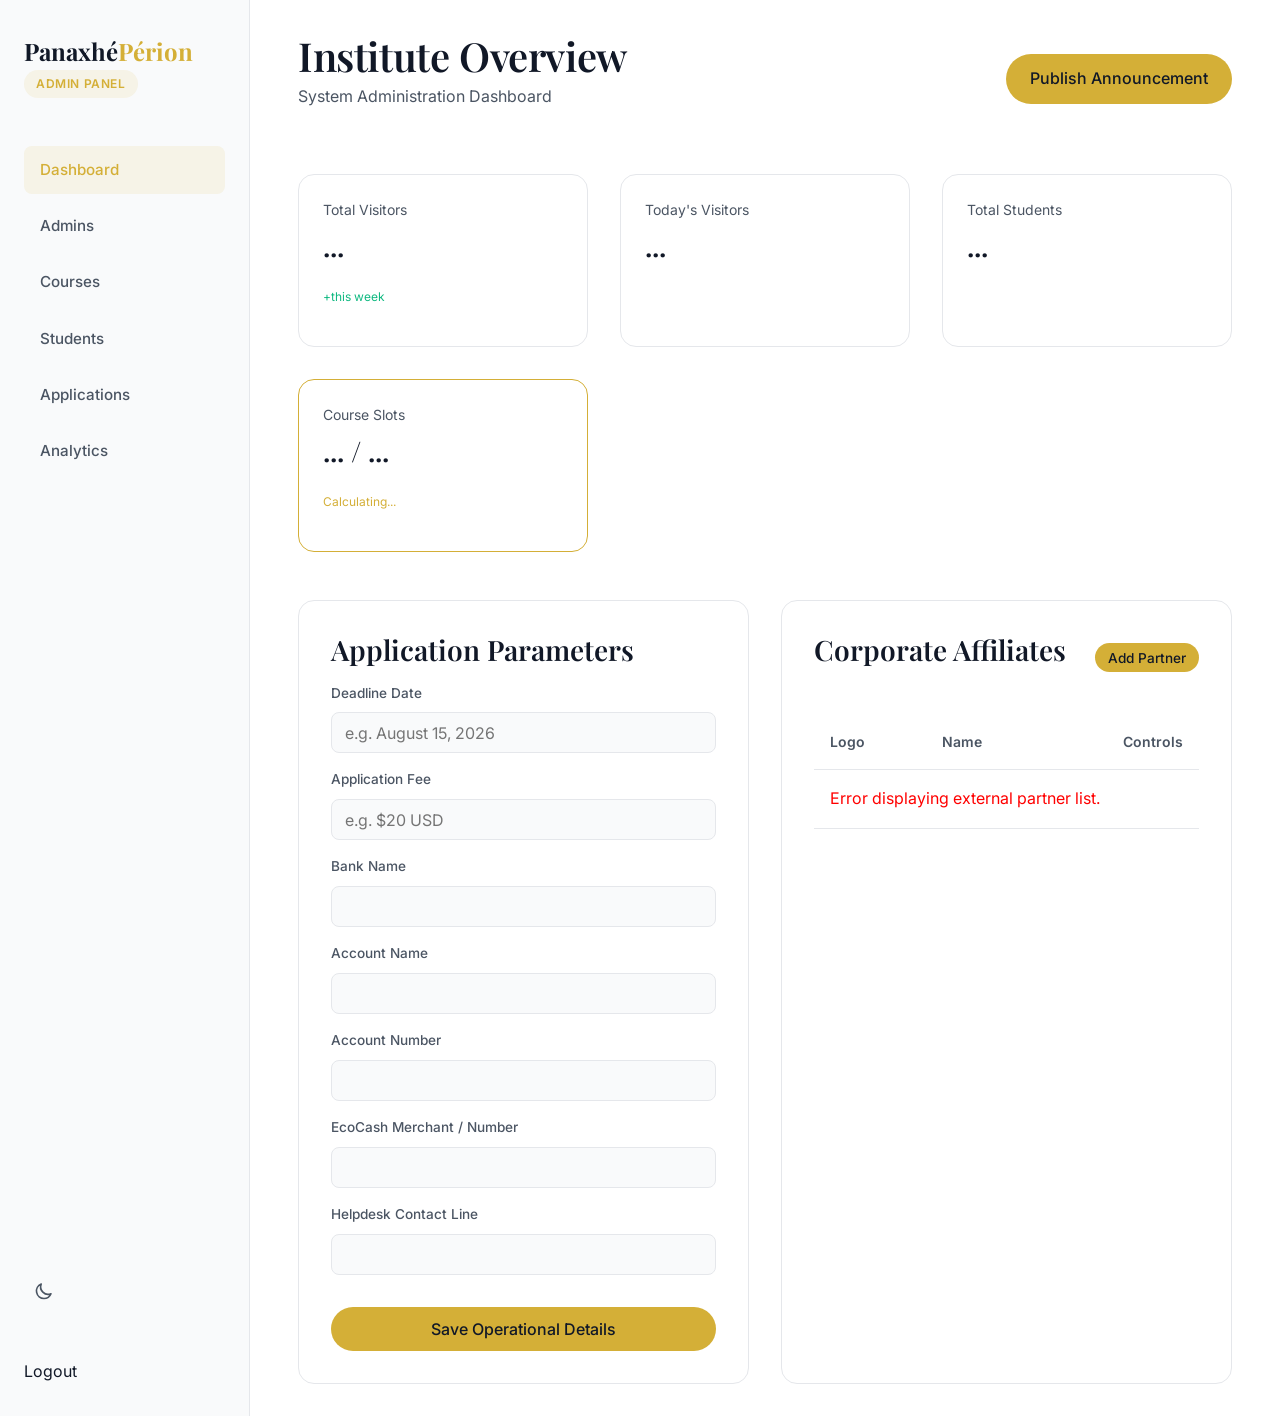
==== public/admin/index.html @ e1eef31a "Add files via upload" ====
<!DOCTYPE html>
<html lang="en">
<head>
  <meta charset="UTF-8">
  <meta name="viewport" content="width=device-width, initial-scale=1.0">
  <title>Admin Dashboard | Panaxhé Périon</title>
  <link rel="stylesheet" href="../css/style.css">
  <link rel="icon" type="image/svg+xml" href="[data-uri]">  
  <style>
    .portal-layout {
      display: grid;
      grid-template-columns: 250px 1fr;
      min-height: 100vh;
    }
    .portal-sidebar {
      background-color: var(--bg-secondary);
      border-right: 1px solid var(--border-color);
      padding: 2rem 1.5rem;
      display: flex;
      flex-direction: column;
    }
    .portal-main {
      padding: 2rem 3rem;
      background-color: var(--bg-color);
    }
    .portal-nav {
      margin-top: 3rem;
      display: flex;
      flex-direction: column;
      gap: 0.5rem;
    }
    .portal-nav a {
      padding: 0.75rem 1rem;
      border-radius: var(--radius-md);
      color: var(--text-secondary);
      font-weight: 500;
      font-size: 0.95rem;
      display: flex;
      align-items: center;
      gap: 0.75rem;
    }
    .portal-nav a:hover, .portal-nav a.active {
      background-color: rgba(212, 175, 55, 0.1); /* Gold tint for admin */
      color: var(--gold-color);
    }
    [data-theme="dark"] .portal-nav a:hover, [data-theme="dark"] .portal-nav a.active {
      background-color: rgba(252, 211, 77, 0.2);
    }
    .admin-table {
      width: 100%;
      border-collapse: collapse;
      margin-top: 1rem;
    }
    .admin-table th, .admin-table td {
      padding: 1rem;
      text-align: left;
      border-bottom: 1px solid var(--border-color);
    }
    .admin-table th {
      font-weight: 600;
      color: var(--text-secondary);
      font-size: 0.875rem;
    }
    
    /* Config Panel Custom Layout */
    .dashboard-sections {
      display: grid;
      grid-template-columns: 1fr 1fr;
      gap: 2rem;
      margin-top: 3rem;
    }
    .form-group {
      margin-bottom: 1rem;
      display: flex;
      flex-direction: column;
      gap: 0.5rem;
    }
    .form-group label {
      font-size: 0.85rem;
      font-weight: 500;
      color: var(--text-secondary);
    }
    .form-control {
      padding: 0.6rem 0.8rem;
      border: 1px solid var(--border-color);
      border-radius: var(--radius-md);
      background-color: var(--bg-secondary);
      color: var(--text-primary);
    }
    .partner-logo-preview {
      width: 40px;
      height: 40px;
      border-radius: 50%;
      background-color: var(--border-color);
      object-fit: cover;
      display: inline-block;
    }
    .flex-actions {
      display: flex;
      gap: 0.5rem;
    }

    @media (max-width: 1024px) {
      .portal-layout { grid-template-columns: 1fr; }
      .portal-sidebar { display: none; }
      .portal-main { padding: 2rem 1rem; }
      .dashboard-sections { grid-template-columns: 1fr; }
    }
  </style>
</head>
<body>

  <div class="portal-layout">
    <!-- Sidebar -->
    <aside class="portal-sidebar">
      <a href="../index.html" class="logo">
        <span>Panaxhé<span class="logo-accent">Périon</span></span>
      </a>
      <div class="badge badge-gold mt-2" style="align-self: flex-start;">Admin Panel</div>
      
      <nav class="portal-nav flex-1">
        <a href="#" class="active">Dashboard</a>
        <a href="admins.html">Admins</a>
        <a href="courses.html">Courses</a>
        <a href="students.html">Students</a>
        <a href="#">Applications</a>
        <a href="#">Analytics</a>
      </nav>
      
      <div style="margin-top: auto;">
        <button id="theme-toggle" class="theme-toggle mb-4" aria-label="Toggle theme">
          <svg id="theme-icon" width="20" height="20" fill="none" stroke="currentColor" viewBox="0 0 24 24"></svg>
        </button>
        <a href="../login.html" class="portal-nav a text-secondary" style="padding: 0;">Logout</a>
      </div>
    </aside>

    <!-- Main Content -->
    <main class="portal-main">
      <header class="flex justify-between items-center mb-12">
        <div>
          <h2 class="mb-1">Institute Overview</h2>
          <p class="text-secondary">System Administration Dashboard</p>
        </div>
        <a href="#" class="btn btn-gold">Publish Announcement</a>
      </header>
      
      <!-- Metrics Row -->
      <div class="grid grid-4 mb-8">
        <div class="card" style="padding: 1.5rem;">
          <p class="text-secondary mb-2" style="font-size: 0.875rem;">Total Visitors</p>
          <h3 class="mb-0" data-bind="totalVisitors">...</h3>
          <p style="font-size: 0.75rem; color: #10B981; margin-top: 0.5rem;">+this week</p>
        </div>
        <div class="card" style="padding: 1.5rem;">
          <p class="text-secondary mb-2" style="font-size: 0.875rem;">Today's Visitors</p>
          <h3 class="mb-0" data-bind="todayVisitors">...</h3>
        </div>
        <div class="card" style="padding: 1.5rem;">
          <p class="text-secondary mb-2" style="font-size: 0.875rem;">Total Students</p>
          <h3 class="mb-0" data-bind="totalStudents">...</h3>
        </div>
        <div class="card" style="padding: 1.5rem; border-color: var(--gold-color);">
          <p class="text-secondary mb-2" style="font-size: 0.875rem;">Course Slots</p>
          <h3 class="mb-0"><span data-bind="publishedCoursesCount">...</span> / <span data-bind="maxCourseSlots">...</span></h3>
          <p style="font-size: 0.75rem; color: var(--gold-color); margin-top: 0.5rem;" id="slots-remaining-text">Calculating...</p>
        </div>
      </div>

      <!-- Application Info & Partners Sub-interfaces -->
      <div class="dashboard-sections">
        
        <!-- Application Info Manager -->
        <section class="card" style="padding: 2rem;">
          <h3 class="mb-4">Application Parameters</h3>
          <form id="app-info-form">
            <div class="form-group">
              <label for="app-deadline">Deadline Date</label>
              <input type="text" id="app-deadline" class="form-control" placeholder="e.g. August 15, 2026">
            </div>
            <div class="form-group">
              <label for="app-fee">Application Fee</label>
              <input type="text" id="app-fee" class="form-control" placeholder="e.g. $20 USD">
            </div>
            <div class="form-group">
              <label for="app-bank">Bank Name</label>
              <input type="text" id="app-bank" class="form-control">
            </div>
            <div class="form-group">
              <label for="app-acc-name">Account Name</label>
              <input type="text" id="app-acc-name" class="form-control">
            </div>
            <div class="form-group">
              <label for="app-acc-no">Account Number</label>
              <input type="text" id="app-acc-no" class="form-control">
            </div>
            <div class="form-group">
              <label for="app-ecocash">EcoCash Merchant / Number</label>
              <input type="text" id="app-ecocash" class="form-control">
            </div>
            <div class="form-group">
              <label for="app-help">Helpdesk Contact Line</label>
              <input type="text" id="app-help" class="form-control">
            </div>
            <button type="submit" class="btn btn-gold mt-4" style="width: 100%;">Save Operational Details</button>
          </form>
        </section>

        <!-- Partners Management System -->
        <section class="card" style="padding: 2rem;">
          <div class="flex justify-between items-center mb-4">
            <h3 class="mb-0">Corporate Affiliates</h3>
            <button id="btn-toggle-partner-form" class="btn btn-gold" style="padding: 0.4rem 0.8rem; font-size: 0.85rem;">Add Partner</button>
          </div>

          <!-- Inline dynamic form block for Partner Creation/Editing -->
          <div id="partner-form-wrapper" style="display: none; background: rgba(0,0,0,0.02); padding: 1rem; border-radius: var(--radius-md); margin-bottom: 1.5rem; border: 1px dashed var(--border-color);">
            <h4 id="partner-form-title" class="mb-2">New Corporate Profile</h4>
            <form id="partner-form">
              <input type="hidden" id="partner-id">
              <div class="form-group">
                <label for="partner-name">Partner Legal Name</label>
                <input type="text" id="partner-name" class="form-control" required>
              </div>
              <div class="form-group">
                <label for="partner-logo">Logo Resource URL</label>
                <input type="url" id="partner-logo" class="form-control" placeholder="https://example.com/logo.png">
              </div>
              <div class="flex gap-2 mt-3">
                <button type="submit" class="btn btn-gold" style="flex: 1;">Commit Record</button>
                <button type="button" id="btn-cancel-partner" class="btn text-secondary" style="background: transparent;">Cancel</button>
              </div>
            </form>
          </div>

          <!-- Live partners table container -->
          <table class="admin-table">
            <thead>
              <tr>
                <th>Logo</th>
                <th>Name</th>
                <th style="text-align: right;">Controls</th>
              </tr>
            </thead>
            <tbody id="partners-table-body">
              <tr>
                <td colspan="3" class="text-secondary">Syncing active logs...</td>
              </tr>
            </tbody>
          </table>
        </section>

      </div>
    </main>
  </div>

  <script type="module">
    import { initTheme } from '../js/theme.js';
    import { fetchBaseData, AdminAPI } from '../js/api.js'; // Assuming AdminAPI is exported from api.js

    document.addEventListener('DOMContentLoaded', async () => {
      initTheme();
      
      // Global dashboard state handles
      let currentApplicationInfo = {};
      let livePartnersList = [];

      try {
        // Fetch centralized base system resource metrics
        const { instituteData, stats } = await fetchBaseData();
        const statsData = stats;

        // Inject metric items directly into data-bound placeholders
        const elements = document.querySelectorAll('[data-bind]');
        elements.forEach(el => {
          const key = el.getAttribute('data-bind');
          if (instituteData[key] !== undefined) {
            el.textContent = instituteData[key];
          } else if (statsData[key] !== undefined) {
            el.textContent = typeof statsData[key] === 'number' 
              ? statsData[key].toLocaleString() 
              : statsData[key];
          }
        });

        // Calculate active course capacity thresholds
        const published = parseInt(instituteData.publishedCoursesCount, 10);
        const maxSlots = parseInt(instituteData.maxCourseSlots, 10);
        const remaining = maxSlots - published;
        document.getElementById('slots-remaining-text').textContent = `${remaining > 0 ? remaining : 0} remaining`;

      } catch (error) {
        console.error('Metrics Integration Error:', error);
      }

      /* ==========================================================================
         APPLICATION INFO CONTROLLER INTERACTION LAYER
         ========================================================================== */
      async function loadApplicationInfo() {
        try {
          currentApplicationInfo = await AdminAPI.getApplicationInfo();
          
          document.getElementById('app-deadline').value = currentApplicationInfo.deadline || '';
          document.getElementById('app-fee').value = currentApplicationInfo.fee || '';
          document.getElementById('app-bank').value = currentApplicationInfo.bankname || '';
          document.getElementById('app-acc-name').value = currentApplicationInfo.acc_name || '';
          document.getElementById('app-acc-no').value = currentApplicationInfo.acc_no || '';
          document.getElementById('app-ecocash').value = currentApplicationInfo.ecocash || '';
          document.getElementById('app-help').value = currentApplicationInfo.help || '';
        } catch (err) {
          console.error('Could not fetch institutional profile:', err);
        }
      }

      document.getElementById('app-info-form').addEventListener('submit', async (e) => {
        e.preventDefault();
        const payload = {
          deadline: document.getElementById('app-deadline').value,
          fee: document.getElementById('app-fee').value,
          bankname: document.getElementById('app-bank').value,
          acc_name: document.getElementById('app-acc-name').value,
          acc_no: document.getElementById('app-acc-no').value,
          ecocash: document.getElementById('app-ecocash').value,
          help: document.getElementById('app-help').value
        };

        try {
          await AdminAPI.updateApplicationInfo(payload);
          alert('System parameters successfully synchronized.');
        } catch (err) {
          alert('Failed to update system options.');
        }
      });

      /* ==========================================================================
         PARTNERS ARCHITECTURE CRUD INTERACTION LAYER
         ========================================================================== */
      const partnerFormWrapper = document.getElementById('partner-form-wrapper');
      const partnerForm = document.getElementById('partner-form');
      const partnerFormTitle = document.getElementById('partner-form-title');
      const partnersTableBody = document.getElementById('partners-table-body');

      async function syncPartnersUI() {
        try {
          livePartnersList = await AdminAPI.getAllPartners();
          renderPartnersTable();
        } catch (err) {
          partnersTableBody.innerHTML = `<tr><td colspan="3" style="color: red;">Error displaying external partner list.</td></tr>`;
        }
      }

      function renderPartnersTable() {
        if (livePartnersList.length === 0) {
          partnersTableBody.innerHTML = `<tr><td colspan="3" class="text-secondary">No corporate partners bound to profile.</td></tr>`;
          return;
        }

        partnersTableBody.innerHTML = livePartnersList.map(partner => `
          <tr>
            <td>
              <img src="${partner.logoUrl || 'data:image/svg+xml;utf8,<svg xmlns=\'http://www.w3.org/2000/svg\' viewBox=\'0 0 24 24\' fill=\'%23ccc\'><circle cx=\'12\' cy=\'12\' r=\'10\'/></svg>'}" 
                   alt="${partner.name}" class="partner-logo-preview">
            </td>
            <td><strong>${partner.name}</strong><br><small class="text-secondary">${partner.id}</small></td>
            <td style="text-align: right;">
              <div class="flex-actions justify-end">
                <button class="btn btn-edit-partner" data-id="${partner.id}" style="padding: 0.3rem 0.6rem; font-size: 0.8rem; background: var(--border-color);">Edit</button>
                <button class="btn btn-delete-partner" data-id="${partner.id}" style="padding: 0.3rem 0.6rem; font-size: 0.8rem; background: #EF4444; color: white;">Drop</button>
              </div>
            </td>
          </tr>
        `).join('');

        // Wire event triggers safely inside dynamic loop structure
        document.querySelectorAll('.btn-edit-partner').forEach(btn => {
          btn.addEventListener('click', () => initiatePartnerEdit(btn.getAttribute('data-id')));
        });
        document.querySelectorAll('.btn-delete-partner').forEach(btn => {
          btn.addEventListener('click', () => triggerPartnerRemoval(btn.getAttribute('data-id')));
        });
      }

      function resetPartnerForm() {
        partnerForm.reset();
        document.getElementById('partner-id').value = '';
        partnerFormWrapper.style.display = 'none';
        partnerFormTitle.textContent = 'New Corporate Profile';
      }

      function initiatePartnerEdit(id) {
        const item = livePartnersList.find(p => p.id === id);
        if (!item) return;

        document.getElementById('partner-id').value = item.id;
        document.getElementById('partner-name').value = item.name;
        document.getElementById('partner-logo').value = item.logoUrl || '';

        partnerFormTitle.textContent = 'Modify Partner Details';
        partnerFormWrapper.style.display = 'block';
        partnerFormWrapper.scrollIntoView({ behavior: 'smooth' });
      }

      async function triggerPartnerRemoval(id) {
        if (!confirm('Are you certain you wish to disassociate this partner item permanently?')) return;
        try {
          await AdminAPI.deletePartner(id);
          await syncPartnersUI();
        } catch (err) {
          alert('Could not execute partner deletion.');
        }
      }

      // Event Listeners for UI interaction hooks
      document.getElementById('btn-toggle-partner-form').addEventListener('click', () => {
        resetPartnerForm();
        partnerFormWrapper.style.display = partnerFormWrapper.style.display === 'none' ? 'block' : 'none';
      });

      document.getElementById('btn-cancel-partner').addEventListener('click', resetPartnerForm);

      partnerForm.addEventListener('submit', async (e) => {
        e.preventDefault();
        const id = document.getElementById('partner-id').value;
        const payload = {
          name: document.getElementById('partner-name').value,
          logoUrl: document.getElementById('partner-logo').value
        };

        try {
          if (id) {
            await AdminAPI.updatePartner(id, payload);
          } else {
            await AdminAPI.createPartner(payload);
          }
          resetPartnerForm();
          await syncPartnersUI();
        } catch (err) {
          alert('Could not upload corporate configuration variables.');
        }
      });

      // Initial runtime triggers
      await loadApplicationInfo();
      await syncPartnersUI();
    });
  </script>
</body>
</html>
---- public/css/style.css ----
@import url('https://fonts.googleapis.com/css2?family=Inter:wght@300;400;500;600;700&family=Playfair+Display:wght@400;600;700&display=swap');

:root {
  /* Light Mode Colors */
  --bg-color: #ffffff;
  --bg-secondary: #f9fafb;
  --bg-card: #ffffff;
  --text-primary: #111827;
  --text-secondary: #4b5563;
  --text-tertiary: #9ca3af;
  --primary-color: #7851A9;
  --primary-hover: #5a3d82;
  --gold-color: #D4AF37;
  --gold-hover: #b5952f;
  --border-color: #e5e7eb;
  
  /* Shadows & Radius */
  --shadow-sm: 0 1px 2px 0 rgb(0 0 0 / 0.05);
  --shadow-md: 0 4px 6px -1px rgb(0 0 0 / 0.1), 0 2px 4px -2px rgb(0 0 0 / 0.1);
  --shadow-lg: 0 10px 15px -3px rgb(0 0 0 / 0.1), 0 4px 6px -4px rgb(0 0 0 / 0.1);
  --shadow-hover: 0 20px 25px -5px rgb(0 0 0 / 0.1), 0 8px 10px -6px rgb(0 0 0 / 0.1);
  --radius-sm: 0.375rem;
  --radius-md: 0.5rem;
  --radius-lg: 1rem;
  --radius-xl: 1.5rem;
  --radius-pill: 9999px;
  
  /* Typography */
  --font-sans: 'Inter', system-ui, -apple-system, sans-serif;
  --font-serif: 'Playfair Display', Georgia, serif;
  
  /* Transitions */
  --transition: all 0.3s cubic-bezier(0.4, 0, 0.2, 1);
  --nav-height: 80px;
}

[data-theme="dark"] {
  /* Dark Mode Colors */
  --bg-color: #0B0F19;
  --bg-secondary: #111827;
  --bg-card: #1f2937;
  --text-primary: #f9fafb;
  --text-secondary: #d1d5db;
  --text-tertiary: #6b7280;
  --primary-color: #8B5CF6;
  --primary-hover: #a78bfa;
  --gold-color: #FCD34D;
  --gold-hover: #fde68a;
  --border-color: #374151;
  --shadow-sm: 0 1px 2px 0 rgb(0 0 0 / 0.5);
  --shadow-md: 0 4px 6px -1px rgb(0 0 0 / 0.5), 0 2px 4px -2px rgb(0 0 0 / 0.5);
  --shadow-lg: 0 10px 15px -3px rgb(0 0 0 / 0.5), 0 4px 6px -4px rgb(0 0 0 / 0.5);
  --shadow-hover: 0 20px 25px -5px rgb(0 0 0 / 0.6), 0 8px 10px -6px rgb(0 0 0 / 0.6);
}

/* Reset & Base */
*, *::before, *::after {
  box-sizing: border-box;
  margin: 0;
  padding: 0;
}

body {
  font-family: var(--font-sans);
  background-color: var(--bg-color);
  color: var(--text-primary);
  line-height: 1.6;
  -webkit-font-smoothing: antialiased;
  -moz-osx-font-smoothing: grayscale;
  transition: background-color 0.3s ease, color 0.3s ease;
  overflow-x: hidden;
}

a {
  color: inherit;
  text-decoration: none;
  transition: var(--transition);
}

ul {
  list-style: none;
}

img {
  max-width: 100%;
  height: auto;
  display: block;
}

h1, h2, h3, h4, h5, h6 {
  font-family: var(--font-serif);
  line-height: 1.2;
  margin-bottom: 1rem;
  font-weight: 600;
  color: var(--text-primary);
}

h1 { font-size: 3.5rem; letter-spacing: -0.02em; }
h2 { font-size: 2.5rem; letter-spacing: -0.01em; }
h3 { font-size: 1.75rem; }
h4 { font-size: 1.25rem; font-family: var(--font-sans); font-weight: 600; }

p {
  margin-bottom: 1rem;
  color: var(--text-secondary);
}

.text-primary { color: var(--primary-color); }
.text-gold { color: var(--gold-color); }

/* Layout */
.container {
  width: 100%;
  max-width: 1200px;
  margin: 0 auto;
  padding: 0 2rem;
}

.section {
  padding: 6rem 0;
}

.section-light {
  background-color: var(--bg-secondary);
}

.grid {
  display: grid;
  gap: 2rem;
}

.grid-2 { grid-template-columns: repeat(auto-fit, minmax(300px, 1fr)); }
.grid-3 { grid-template-columns: repeat(auto-fit, minmax(280px, 1fr)); }
.grid-4 { grid-template-columns: repeat(auto-fit, minmax(240px, 1fr)); }

/* Navbar */
.navbar {
  position: fixed;
  top: 0;
  left: 0;
  width: 100%;
  height: var(--nav-height);
  background-color: rgba(var(--bg-color), 0.8);
  backdrop-filter: blur(12px);
  -webkit-backdrop-filter: blur(12px);
  z-index: 1000;
  border-bottom: 1px solid var(--border-color);
  transition: var(--transition);
}

.navbar .container {
  display: flex;
  justify-content: space-between;
  align-items: center;
  height: 100%;
}

.logo {
  display: flex;
  align-items: center;
  gap: 0.5rem;
  font-family: var(--font-serif);
  font-size: 1.5rem;
  font-weight: 700;
  color: var(--text-primary);
}

.logo-accent {
  color: var(--gold-color);
}

.nav-links {
  display: flex;
  gap: 2rem;
  align-items: center;
}

.nav-links a {
  font-size: 0.95rem;
  font-weight: 500;
  color: var(--text-secondary);
}

.nav-links a:hover {
  color: var(--primary-color);
}

.nav-actions {
  display: flex;
  gap: 1rem;
  align-items: center;
}

/* Buttons */
.btn {
  display: inline-flex;
  align-items: center;
  justify-content: center;
  padding: 0.75rem 1.5rem;
  font-size: 1rem;
  font-weight: 500;
  border-radius: var(--radius-pill);
  border: none;
  cursor: pointer;
  transition: var(--transition);
  font-family: var(--font-sans);
  text-align: center;
}

.btn-primary {
  background-color: var(--primary-color);
  color: #ffffff;
}

.btn-primary:hover {
  background-color: var(--primary-hover);
  transform: translateY(-2px);
  box-shadow: var(--shadow-md);
  color: #ffffff;
}

.btn-outline {
  background-color: transparent;
  color: var(--text-primary);
  border: 1px solid var(--border-color);
}

.btn-outline:hover {
  border-color: var(--text-primary);
  background-color: var(--bg-secondary);
}

.btn-gold {
  background-color: var(--gold-color);
  color: #111827;
}

.btn-gold:hover {
  background-color: var(--gold-hover);
  transform: translateY(-2px);
  box-shadow: var(--shadow-md);
}

/* Cards */
.card {
  background-color: var(--bg-card);
  border-radius: var(--radius-lg);
  border: 1px solid var(--border-color);
  padding: 2rem;
  transition: var(--transition);
  display: flex;
  flex-direction: column;
  height: auto;
}

.card:hover {
  transform: translateY(-4px);
  box-shadow: var(--shadow-hover);
  border-color: var(--primary-color);
}

.card-icon {
  width: 48px;
  height: 48px;
  border-radius: var(--radius-md);
  background-color: rgba(120, 81, 169, 0.1);
  color: var(--primary-color);
  display: flex;
  align-items: center;
  justify-content: center;
  font-size: 1.5rem;
  margin-bottom: 1.5rem;
}

[data-theme="dark"] .card-icon {
  background-color: rgba(139, 92, 246, 0.2);
}

/* Hero Section */
.hero {
  padding: 12rem 0 8rem;
  text-align: center;
  position: relative;
  overflow: hidden;
}

.hero-content {
  max-width: 800px;
  margin: 0 auto;
  position: relative;
  z-index: 10;
}

.hero-subtitle {
  font-size: 1.125rem;
  color: var(--primary-color);
  font-weight: 600;
  text-transform: uppercase;
  letter-spacing: 0.1em;
  margin-bottom: 1.5rem;
  display: inline-block;
}

.hero h1 {
  font-size: 4.5rem;
  line-height: 1.1;
  margin-bottom: 1.5rem;
}

.hero p {
  font-size: 1.25rem;
  color: var(--text-secondary);
  margin-bottom: 2.5rem;
}

.hero-actions {
  display: flex;
  gap: 1rem;
  justify-content: center;
}

.hero-blur {
  position: absolute;
  width: 600px;
  height: 600px;
  background: radial-gradient(circle, rgba(120, 81, 169, 0.15) 0%, rgba(255,255,255,0) 70%);
  top: 50%;
  left: 50%;
  transform: translate(-50%, -50%);
  z-index: 0;
  pointer-events: none;
}

[data-theme="dark"] .hero-blur {
  background: radial-gradient(circle, rgba(139, 92, 246, 0.15) 0%, rgba(11,15,25,0) 70%);
}

/* Forms */
.form-group {
  margin-bottom: 1.5rem;
}

.form-label {
  display: block;
  font-size: 0.875rem;
  font-weight: 500;
  margin-bottom: 0.5rem;
  color: var(--text-primary);
}

.form-control {
  width: 100%;
  padding: 0.75rem 1rem;
  font-size: 1rem;
  font-family: var(--font-sans);
  background-color: var(--bg-color);
  border: 1px solid var(--border-color);
  border-radius: var(--radius-md);
  color: var(--text-primary);
  transition: var(--transition);
}

.form-control:focus {
  outline: none;
  border-color: var(--primary-color);
  box-shadow: 0 0 0 3px rgba(120, 81, 169, 0.1);
}

[data-theme="dark"] .form-control:focus {
  box-shadow: 0 0 0 3px rgba(139, 92, 246, 0.2);
}

/* Theme Toggle */
.theme-toggle {
  background: none;
  border: none;
  color: var(--text-secondary);
  cursor: pointer;
  font-size: 1.25rem;
  display: flex;
  align-items: center;
  justify-content: center;
  width: 40px;
  height: 40px;
  border-radius: 50%;
  transition: var(--transition);
}

.theme-toggle:hover {
  background-color: var(--bg-secondary);
  color: var(--text-primary);
}

/* Badges */
.badge {
  display: inline-block;
  padding: 0.25rem 0.75rem;
  font-size: 0.75rem;
  font-weight: 600;
  border-radius: var(--radius-pill);
  background-color: var(--bg-secondary);
  color: var(--text-secondary);
  text-transform: uppercase;
  letter-spacing: 0.05em;
}

.badge-primary {
  background-color: rgba(120, 81, 169, 0.1);
  color: var(--primary-color);
}

[data-theme="dark"] .badge-primary {
  background-color: rgba(139, 92, 246, 0.2);
}

.badge-gold {
  background-color: rgba(212, 175, 55, 0.1);
  color: var(--gold-color);
}

/* Footer */
.footer {
  background-color: var(--bg-secondary);
  padding: 6rem 0 2rem;
  border-top: 1px solid var(--border-color);
}

.footer-grid {
  display: grid;
  grid-template-columns: 2fr 1fr 1fr 1fr;
  gap: 4rem;
  margin-bottom: 4rem;
}

.footer-col h4 {
  font-family: var(--font-sans);
  font-size: 1rem;
  margin-bottom: 1.5rem;
}

.footer-links {
  display: flex;
  flex-direction: column;
  gap: 0.75rem;
}

.footer-links a {
  color: var(--text-secondary);
  font-size: 0.95rem;
}

.footer-links a:hover {
  color: var(--primary-color);
}

.footer-bottom {
  padding-top: 2rem;
  border-top: 1px solid var(--border-color);
  display: flex;
  justify-content: space-between;
  align-items: center;
  color: var(--text-tertiary);
  font-size: 0.875rem;
}

/* Responsive */
@media (max-width: 1024px) {
  .hero h1 { font-size: 3.5rem; }
  .footer-grid { grid-template-columns: 1fr 1fr; }
}

@media (max-width: 768px) {
  .nav-links { display: none; }
  .hero h1 { font-size: 2.5rem; }
  .hero { padding: 8rem 0 4rem; }
  .grid-2, .grid-3, .grid-4 { grid-template-columns: 1fr; }
  .footer-grid { grid-template-columns: 1fr; gap: 2rem; }
  .footer-bottom { flex-direction: column; gap: 1rem; text-align: center; }
}

/* Course Card Details */
.course-meta {
  display: flex;
  gap: 1rem;
  margin-bottom: 1.5rem;
  flex-wrap: wrap;
}

.course-meta-item {
  display: flex;
  align-items: center;
  gap: 0.5rem;
  font-size: 0.875rem;
  color: var(--text-secondary);
}

.course-price {
  font-size: 1.25rem;
  font-weight: 600;
  color: var(--text-primary);
  margin-top: auto;
  padding-top: 1.5rem;
  border-top: 1px solid var(--border-color);
  display: flex;
  justify-content: space-between;
  align-items: center;
}

/* Detail Page specific */
.page-header {
  padding: 8rem 0 4rem;
  background-color: var(--bg-secondary);
  border-bottom: 1px solid var(--border-color);
}

.content-grid {
  display: grid;
  grid-template-columns: 2fr 1fr;
  gap: 4rem;
}

@media (max-width: 1024px) {
  .content-grid { grid-template-columns: 1fr; }
}

/* Sidebar Box */
.sidebar-box {
  background-color: var(--bg-card);
  border: 1px solid var(--border-color);
  border-radius: var(--radius-lg);
  padding: 2rem;
  position: sticky;
  top: calc(var(--nav-height) + 2rem);
}

.stat-item {
  padding: 1rem 0;
  border-bottom: 1px solid var(--border-color);
}
.stat-item:last-child {
  border-bottom: none;
}
.stat-label {
  font-size: 0.875rem;
  color: var(--text-secondary);
  margin-bottom: 0.25rem;
}
.stat-value {
  font-weight: 600;
  color: var(--text-primary);
}

/* Accordion/FAQ */
.accordion-item {
  border-bottom: 1px solid var(--border-color);
}

.accordion-header {
  padding: 1.5rem 0;
  cursor: pointer;
  display: flex;
  justify-content: space-between;
  align-items: center;
  font-weight: 600;
  font-size: 1.125rem;
  color: var(--text-primary);
}

.accordion-content {
  padding-bottom: 1.5rem;
  display: none;
  color: var(--text-secondary);
}

.accordion-item.active .accordion-content {
  display: block;
}

/* Utilities */
.text-center { text-align: center; }
.mb-1 { margin-bottom: 0.25rem; }
.mb-2 { margin-bottom: 0.5rem; }
.mb-4 { margin-bottom: 1rem; }
.mb-6 { margin-bottom: 1.5rem; }
.mb-8 { margin-bottom: 2rem; }
.mb-12 { margin-bottom: 3rem; }
.mt-4 { margin-top: 1rem; }
.mt-8 { margin-top: 2rem; }

.flex { display: flex; }
.items-center { align-items: center; }
.justify-between { justify-content: space-between; }
.gap-2 { gap: 0.5rem; }
.gap-4 { gap: 1rem; }

/* ==========================================
   Horizontal Auto-Scrolling Partners Slider
   ========================================== */

.partners-slider {
  position: relative;
  width: 100%;
  overflow: hidden; /* Crucial: hides the scrollbar and extra elements */
  padding: 1.5rem 0;
  display: flex;
}

/* Fades the sides out so cards blend beautifully into the background background */
.partners-slider::before,
.partners-slider::after {
  content: "";
  position: absolute;
  top: 0;
  width: 10px;
  height: 100%;
  z-index: 2;
  pointer-events: none;
}
.partners-slider::before {
  left: 0;
  background: linear-gradient(to right, var(--bg-primary, #333), transparent);
}
.partners-slider::after {
  right: 0;
  background: linear-gradient(to left, var(--bg-primary, #333), transparent);
}

/* The animating lane */
.partners-track {
  display: flex;
  gap: 1.5rem; /* Gap between cards */
  width: max-content;
  animation: scrollMarquee 30s linear infinite;
}

/* Pause the animation seamlessly when a user hovers over a card */
.partners-slider:hover .partners-track {
  animation-play-state: paused;
}

/* The Partner Card Component */
.partner-card {
  flex-shrink: 0;
  width: 240px;
  background: var(--bg-card, rgba(255, 255, 255, 0.05)); /* Works with dark/light themes */
  border: 1px solid var(--border-color, rgba(0, 0, 0, 0.08));
  border-radius: 12px;
  border-radius: 0.3rem;
  padding-bottom: 0.1rem;
  display: flex;
  flex-direction: column;
  align-items: center;
  justify-content: center;
  gap: 0.75rem;
  box-shadow: 0 4px 12px rgba(0, 0, 0, 0.03);
  transition: transform 0.3s ease, box-shadow 0.3s ease;
}

.partner-card:hover {
  transform: translateY(-4px);
  box-shadow: 0 8px 20px rgba(0, 0, 0, 0.08);
  border-color: var(--text-gold, #8b5cf6);
}

.partner-logo-wrapper {
  height: auto;
  width: 100%;
  display: flex;
  align-items: center;
  justify-content: center;
}

.partner-logo-wrapper img {
  max-height: auto;
  border-top-left-radius: 0.3em;
  border-top-right-radius: 0.3em;
  max-width: 100%;
  object-fit: contain;
  filter: grayscale(20%) opacity(0.85);
  transition: filter 0.3s ease;
}

.partner-card:hover .partner-logo-wrapper img {
  filter: grayscale(0%) opacity(1);
}

.partner-info {
  text-align: center;
}

.partner-name {
  font-size: 0.85rem;
  font-weight: 600;
  color: var(--text-main);
  letter-spacing: 0.02em;
}

/* The core engine of the infinite marquee */
@keyframes scrollMarquee {
  0% {
    transform: translateX(0);
  }
  100% {
    /* Translates exactly halfway because Javascript duplicated the list */
    transform: translateX(calc(-50% - 0.75rem)); 
  }
}
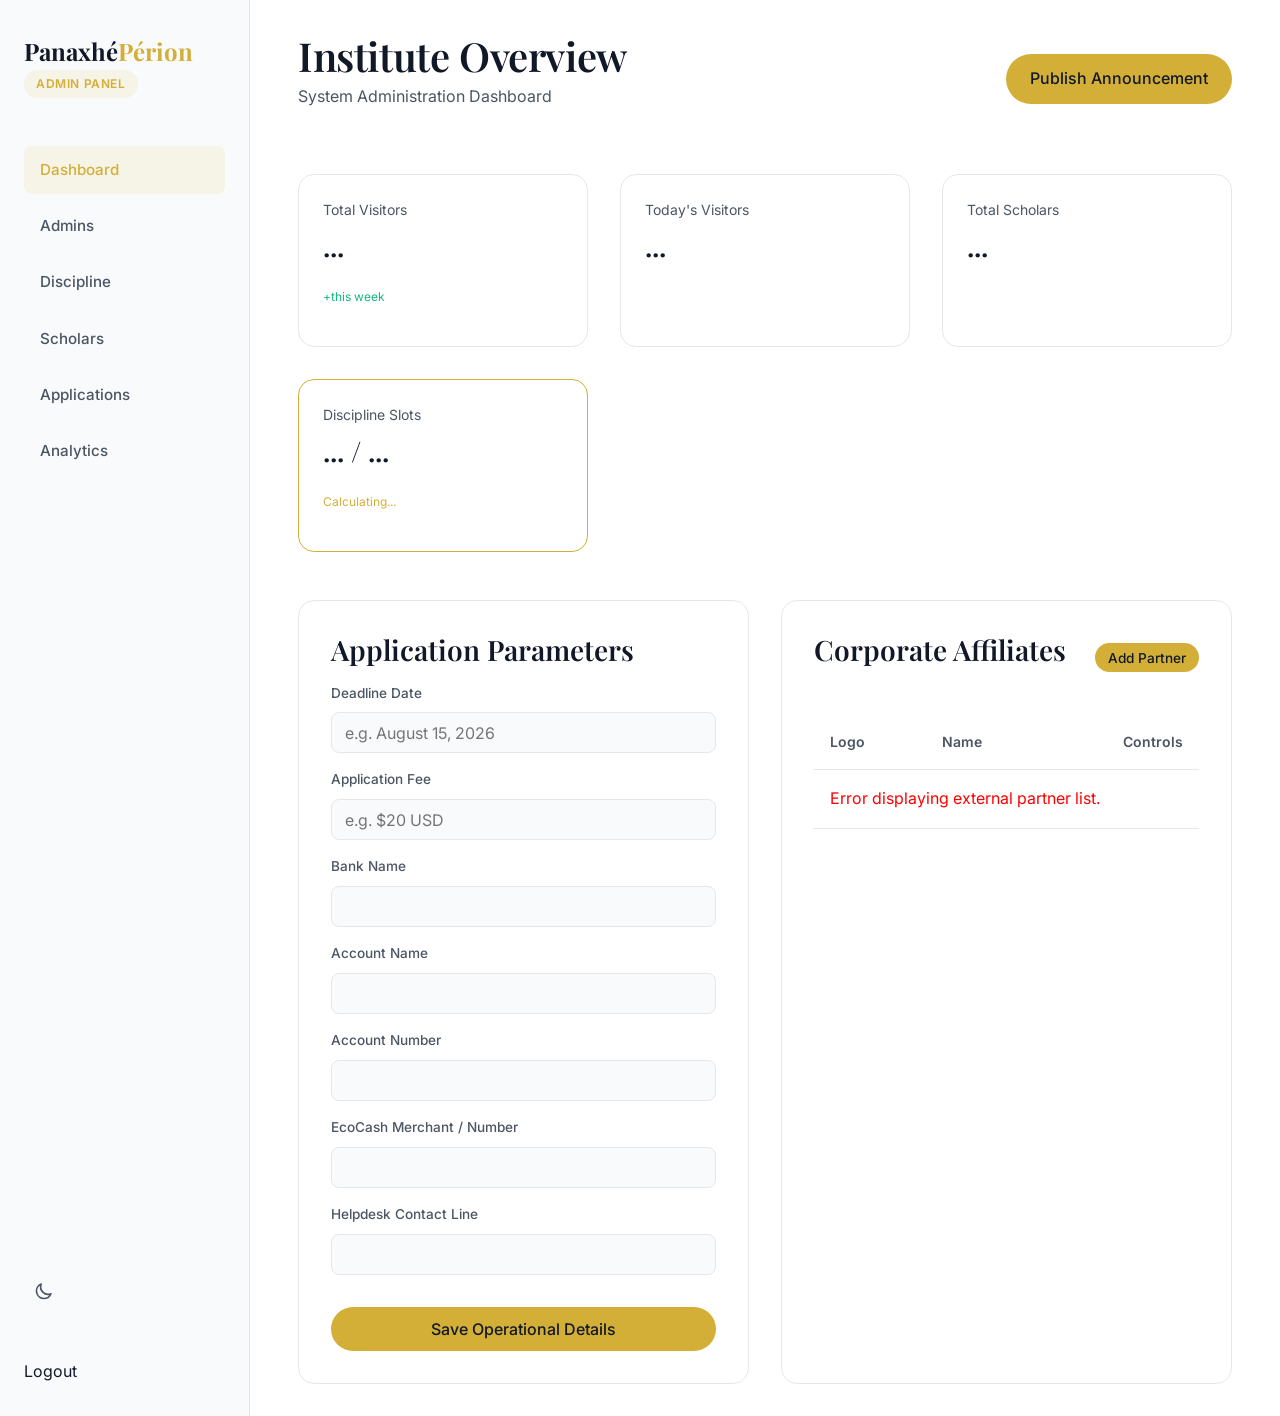
==== commit adf4f1a6: "Add files via upload" ====
--- a/public/admin/index.html
+++ b/public/admin/index.html
@@ -121,8 +121,8 @@
       <nav class="portal-nav flex-1">
         <a href="#" class="active">Dashboard</a>
         <a href="admins.html">Admins</a>
-        <a href="courses.html">Courses</a>
-        <a href="students.html">Students</a>
+        <a href="courses.html">Discipline</a>
+        <a href="students.html">Scholars</a>
         <a href="#">Applications</a>
         <a href="#">Analytics</a>
       </nav>
@@ -157,11 +157,11 @@
           <h3 class="mb-0" data-bind="todayVisitors">...</h3>
         </div>
         <div class="card" style="padding: 1.5rem;">
-          <p class="text-secondary mb-2" style="font-size: 0.875rem;">Total Students</p>
+          <p class="text-secondary mb-2" style="font-size: 0.875rem;">Total Scholars</p>
           <h3 class="mb-0" data-bind="totalStudents">...</h3>
         </div>
         <div class="card" style="padding: 1.5rem; border-color: var(--gold-color);">
-          <p class="text-secondary mb-2" style="font-size: 0.875rem;">Course Slots</p>
+          <p class="text-secondary mb-2" style="font-size: 0.875rem;">Discipline Slots</p>
           <h3 class="mb-0"><span data-bind="publishedCoursesCount">...</span> / <span data-bind="maxCourseSlots">...</span></h3>
           <p style="font-size: 0.75rem; color: var(--gold-color); margin-top: 0.5rem;" id="slots-remaining-text">Calculating...</p>
         </div>
